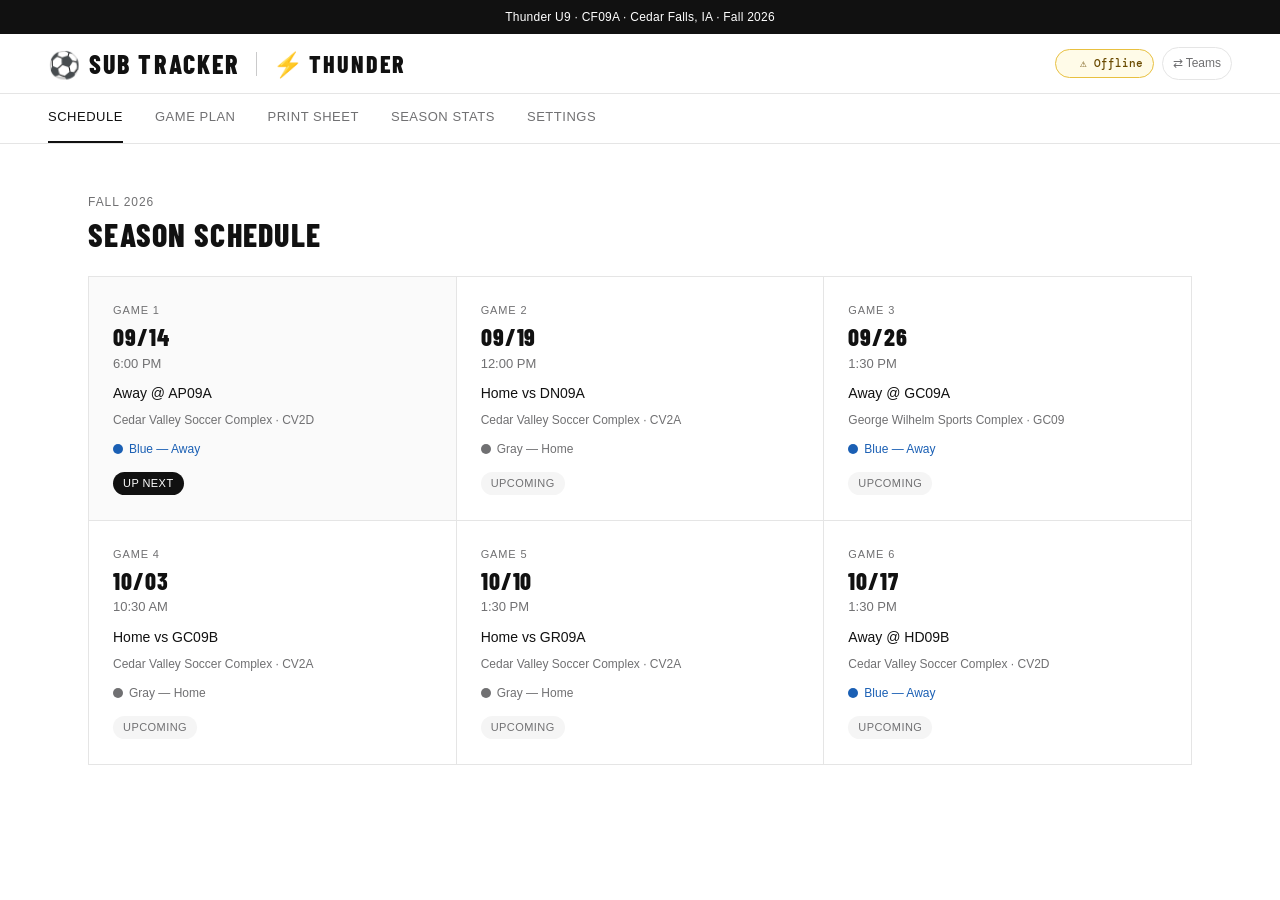
==== boys/index.html @ c897bafd "Two teams: serve /boys and /girls from one codebase; schedule and tiers editable in Settings - Split" ====
<!DOCTYPE html>
<html lang="en">
<head>
<meta charset="UTF-8">
<meta name="viewport" content="width=device-width, initial-scale=1.0">
<title>Sub Tracker</title>
<link id="favicon" rel="icon" href="data:image/svg+xml,<svg xmlns='http://www.w3.org/2000/svg' viewBox='0 0 32 32'><rect width='32' height='32' rx='6' fill='%23111111'/><text x='16' y='24' text-anchor='middle' font-size='22'>⚽</text></svg>">
<link rel="stylesheet" href="/app.css">
</head>
<body>
<div id="app"></div>
<script src="/markup.js"></script>
<script src="/app.js"></script>
</body>
</html>
---- app.css ----
/* ── FONTS ── */
@import url('https://fonts.googleapis.com/css2?family=DM+Mono:wght@400;500&family=Barlow+Condensed:wght@700;800&family=Helvetica+Neue:wght@400;500&display=swap');

/* ── NIKE DESIGN SYSTEM TOKENS ── */
:root {
  /* Nike core */
  --black: #111111;
  --white: #FFFFFF;
  --grey-50:  #FAFAFA;
  --grey-100: #F5F5F5;
  --grey-200: #E5E5E5;
  --grey-300: #CACACB;
  --grey-500: #707072;
  --grey-700: #39393B;
  --grey-800: #28282A;
  --grey-900: #1F1F21;

  /* Semantic */
  --red:    #D30005;
  --green:  #007D48;
  --blue:   #1151FF;
  --orange: #FF5000;

  /* Text */
  --text-primary:   #111111;
  --text-secondary: #707072;
  --text-disabled:  #9E9EA0;

  /* Borders */
  --border-primary:   #707072;
  --border-secondary: #CACACB;
  --border-active:    #111111;

  /* Typography */
  --font-display: 'Barlow Condensed', 'Helvetica Neue', Helvetica, Arial, sans-serif;
  --font-body:    'Helvetica Neue', Helvetica, Arial, sans-serif;
  --font-mono:    'DM Mono', 'Courier New', monospace;

  /* Team accent (used ONLY for header branding — UI stays monochromatic) */
  --bolt: #F5C518;
  --bolt-d: #D4A810;

  /* Jersey */
  --j-blue: #1A5FB4;
  --j-gray: #707072;

  /* Positions — only color in the UI per Nike "product=color" principle */
  --pos-fwd-bg: #FFF8E8; --pos-fwd-fg: #7A4A00;
  --pos-mp-bg:  #E8F4FF; --pos-mp-fg:  #1A4A7A;
  --pos-mc-bg:  #E8FFF0; --pos-mc-fg:  #1A5A2A;
  --pos-def-bg: #FFE8F0; --pos-def-fg: #7A1A2A;
}

/* ── RESET ── */
*, *::before, *::after { box-sizing: border-box; margin: 0; padding: 0; }
html { -webkit-font-smoothing: antialiased; }
body {
  font-family: var(--font-body);
  font-weight: 400;
  background: var(--white);
  color: var(--text-primary);
  min-height: 100vh;
  font-size: 16px;
  line-height: 1.75;
}

/* ── PROMO BANNER ── */
.promo-bar {
  background: var(--black);
  color: var(--white);
  font-size: 12px;
  font-weight: 500;
  text-align: center;
  padding: 8px 16px;
  letter-spacing: 0.02em;
  line-height: 1.5;
}

/* ── HEADER / NAV ── */
header {
  background: var(--white);
  border-bottom: 1px solid var(--grey-200);
  position: sticky;
  top: 0;
  z-index: 200;
  height: 60px;
  display: flex;
  align-items: center;
  justify-content: space-between;
  padding: 0 48px;
}
.h-left { display: flex; align-items: center; gap: 12px; }
.h-wordmark {
  font-family: var(--font-display);
  font-size: 26px;
  font-weight: 800;
  text-transform: uppercase;
  letter-spacing: 0.08em;
  color: var(--black);
  line-height: 1;
}
.h-submark {
  font-family: var(--font-display);
  font-size: 24px;
  font-weight: 800;
  text-transform: uppercase;
  letter-spacing: 0.08em;
  color: var(--black);
  line-height: 1;
  display: flex;
  align-items: center;
  gap: 4px;
  border-left: 1px solid var(--border-secondary);
  padding-left: 16px;
  margin-left: 4px;
}
.h-submark .bolt { color: var(--bolt); }
.h-right { display: flex; align-items: center; gap: 8px; }
.sync-dot {
  display: inline-flex;
  align-items: center;
  gap: 6px;
  padding: 4px 10px;
  border-radius: 30px;
  font-family: var(--font-mono);
  font-size: 11px;
  font-weight: 500;
  border: 1px solid transparent;
}
.sync-dot .dot {
  width: 8px;
  height: 8px;
  border-radius: 50%;
  flex-shrink: 0;
}
.sync-dot.sd-ok     { background: #E8F8EE; border-color: #70C880; color: #1A5A2A; }
.sync-dot.sd-ok     .dot { background: #007D48; }
.sync-dot.sd-syncing{ background: var(--grey-100); border-color: var(--border-secondary); color: var(--text-secondary); }
.sync-dot.sd-syncing .dot { background: var(--grey-300); animation: pulse 1s infinite; }
.sync-dot.sd-warn   { background: #FFFBE8; border-color: #E8C040; color: #6A4A00; }
.sync-dot.sd-unauth { background: #FFE8E8; border-color: #E08080; color: var(--red); }
.sync-dot.sd-unauth .dot { background: var(--red); }
@keyframes pulse { 0%,100%{opacity:1} 50%{opacity:.3} }

/* ── NAV TABS ── */
.tabs {
  background: var(--white);
  display: flex;
  padding: 0 48px;
  border-bottom: 1px solid var(--grey-200);
  overflow-x: auto;
  gap: 0;
}
.tabs::-webkit-scrollbar { display: none; }
.tab {
  padding: 12px 0;
  margin-right: 32px;
  font-size: 13px;
  font-weight: 500;
  color: var(--text-secondary);
  cursor: pointer;
  border-bottom: 2px solid transparent;
  transition: color 0.15s, border-color 0.15s;
  white-space: nowrap;
  letter-spacing: 0.04em;
  user-select: none;
  text-transform: uppercase;
  touch-action: manipulation;
  -webkit-tap-highlight-color: transparent;
}
.tab:hover { color: var(--black); }
.tab.on { color: var(--black); border-bottom-color: var(--black); }

/* ── PAGES ── */
.page { display: none; padding: 48px; max-width: 1200px; margin: 0 auto; }
.page.on { display: block; }

/* ── SECTION HEADINGS ── */
.section-eyebrow {
  font-size: 12px;
  font-weight: 500;
  color: var(--text-secondary);
  text-transform: uppercase;
  letter-spacing: 0.08em;
  margin-bottom: 4px;
}
.section-title {
  font-family: var(--font-display);
  font-size: 32px;
  font-weight: 800;
  text-transform: uppercase;
  letter-spacing: 0.04em;
  line-height: 1.1;
  color: var(--black);
  margin-bottom: 24px;
}
.page-meta {
  font-size: 14px;
  font-weight: 500;
  color: var(--text-secondary);
  margin-bottom: 32px;
  display: flex;
  align-items: center;
  gap: 8px;
  flex-wrap: wrap;
}
.meta-sep { color: var(--grey-300); }

/* ── CARDS ── */
.card {
  background: var(--white);
  border: 1px solid var(--grey-200);
  border-radius: 0;
  padding: 24px;
  margin-bottom: 1px;
}
.card-group { border: 1px solid var(--grey-200); margin-bottom: 24px; }
.card-group .card { border: none; border-bottom: 1px solid var(--grey-200); margin-bottom: 0; }
.card-group .card:last-child { border-bottom: none; }
.card-label {
  font-size: 12px;
  font-weight: 500;
  text-transform: uppercase;
  letter-spacing: 0.08em;
  color: var(--text-secondary);
  margin-bottom: 16px;
  display: flex;
  justify-content: space-between;
  align-items: center;
}

/* ── BUTTONS — Nike pill style ── */
.btn {
  display: inline-flex;
  align-items: center;
  gap: 6px;
  padding: 12px 24px;
  border-radius: 30px;
  border: none;
  font-family: var(--font-body);
  font-size: 14px;
  font-weight: 500;
  cursor: pointer;
  transition: background 0.2s ease, border-color 0.2s ease, color 0.2s ease;
  white-space: nowrap;
  letter-spacing: 0.01em;
  line-height: 1.5;
  touch-action: manipulation;
  -webkit-tap-highlight-color: transparent;
}
.btn-primary {
  background: var(--black);
  color: var(--white);
}
.btn-primary:hover { background: var(--grey-500); }

.btn-secondary {
  background: transparent;
  color: var(--black);
  border: 1.5px solid var(--border-secondary);
}
.btn-secondary:hover { border-color: var(--border-primary); }

.btn-sm {
  padding: 8px 16px;
  font-size: 13px;
}

.btn-ghost {
  background: var(--grey-100);
  color: var(--text-secondary);
  border: none;
}
.btn-ghost:hover { background: var(--grey-200); }

.btn-danger {
  background: var(--red);
  color: var(--white);
  border: none;
}
.btn-danger:hover { background: #AA0004; }

.btn-lock-on {
  background: #E8F8EE;
  color: var(--green);
  border: 1.5px solid var(--green);
  font-weight: 600;
}
.btn-lock-off {
  background: var(--grey-100);
  color: var(--text-primary);
  border: 1.5px solid var(--border-secondary);
}
.btn-lock-off:hover { border-color: var(--border-primary); }

/* ── BADGES ── */
.badge {
  display: inline-block;
  padding: 2px 10px;
  border-radius: 30px;
  font-size: 11px;
  font-weight: 500;
  font-family: var(--font-body);
  background: var(--grey-100);
  border: 1px solid var(--border-secondary);
  color: var(--text-secondary);
  letter-spacing: 0.02em;
}
.badge-green { background: #E8F8EE; border-color: #70C880; color: var(--green); }
.badge-warn  { background: #FFFBE8; border-color: #E8C040; color: #6A4A00; }
.badge-red   { background: #FFE8E8; border-color: #E08080; color: var(--red); }
.badge-blue  { background: #E8F0FF; border-color: #90B8F8; color: var(--blue); }
.badge-bolt  { background: rgba(245,197,24,.12); border-color: var(--bolt-d); color: #6A4A00; }

/* ── DIVIDER ── */
.divider { height: 1px; background: var(--grey-200); margin: 24px 0; }

/* ── JERSEY CHIP — Nike pill style ── */
.jersey-chip {
  display: inline-flex;
  align-items: center;
  gap: 8px;
  padding: 8px 16px;
  border-radius: 30px;
  font-size: 13px;
  font-weight: 500;
  letter-spacing: 0.02em;
  margin-bottom: 24px;
}
.jersey-home {
  background: var(--grey-100);
  color: var(--j-gray);
  border: 1.5px solid var(--border-secondary);
}
.jersey-away {
  background: #E8F0FF;
  color: var(--j-blue);
  border: 1.5px solid #90B8F8;
}
.j-dot {
  width: 10px;
  height: 10px;
  border-radius: 50%;
  display: inline-block;
  flex-shrink: 0;
}
.j-dot-home { background: var(--j-gray); }
.j-dot-away { background: var(--j-blue); }

/* ── ALERTS ── */
.alert {
  padding: 12px 16px;
  font-size: 14px;
  font-weight: 400;
  margin-bottom: 8px;
  display: flex;
  gap: 10px;
  align-items: flex-start;
  line-height: 1.5;
  border-radius: 0;
}
.a-warn { background: #FFFBE8; border-left: 3px solid #E8C040; color: #6A4A00; }
.a-ok   { background: #E8F8EE; border-left: 3px solid var(--green); color: #1A5A2A; }
.a-info { background: #E8F0FF; border-left: 3px solid var(--blue); color: #1A2A6A; }

/* ── ATTENDANCE GRID ── */
.att-grid {
  display: grid;
  grid-template-columns: repeat(4, 1fr);
  gap: 8px;
  margin-bottom: 16px;
}
.att-btn {
  border: 1.5px solid var(--border-secondary);
  border-radius: 30px;
  padding: 10px 8px;
  text-align: center;
  cursor: pointer;
  transition: all 0.15s ease;
  background: var(--white);
  font-size: 14px;
  font-weight: 500;
  color: var(--text-primary);
  user-select: none;
  font-family: var(--font-body);
  touch-action: manipulation;
  -webkit-tap-highlight-color: transparent;
}
.att-btn:hover { border-color: var(--border-primary); }
.att-btn.yes {
  border-color: var(--black);
  background: var(--black);
  color: var(--white);
}
.att-btn.no { opacity: 0.32; text-decoration: line-through; color: var(--text-disabled); border-style: dashed; }

/* ── ROTATION TABLE ── */
.rot-block { margin-bottom: 24px; border: 1px solid var(--grey-200); }
.rot-qhead {
  background: var(--black);
  color: var(--white);
  padding: 10px 16px;
  font-family: var(--font-display);
  font-size: 18px;
  font-weight: 800;
  text-transform: uppercase;
  letter-spacing: 0.08em;
  display: flex;
  justify-content: space-between;
  align-items: center;
}
.rot-qhead .qtime {
  font-family: var(--font-mono);
  font-size: 11px;
  font-weight: 400;
  color: var(--grey-500);
  letter-spacing: 0.04em;
}
.rot-tbl { width: 100%; border-collapse: collapse; }
.rot-tbl th {
  background: var(--grey-100);
  color: var(--text-secondary);
  padding: 8px 16px;
  font-size: 11px;
  font-weight: 500;
  text-transform: uppercase;
  letter-spacing: 0.06em;
  text-align: center;
  border-bottom: 1px solid var(--grey-200);
}
.rot-tbl th:first-child { text-align: left; width: 100px; }
.rot-tbl td {
  padding: 10px 16px;
  font-size: 14px;
  font-weight: 500;
  text-align: center;
  border-top: 1px solid var(--grey-200);
}
.rot-tbl td:first-child {
  font-size: 12px;
  font-weight: 500;
  color: var(--text-secondary);
  text-transform: uppercase;
  letter-spacing: 0.06em;
  background: var(--grey-50);
  text-align: left;
}
/* Position colors — the only non-grey color in the UI */
.cfwd { background: var(--pos-fwd-bg); color: var(--pos-fwd-fg); }
.cmp  { background: var(--pos-mp-bg);  color: var(--pos-mp-fg);  }
.cmc  { background: var(--pos-mc-bg);  color: var(--pos-mc-fg);  }
.cdef { background: var(--pos-def-bg); color: var(--pos-def-fg); }
.cout { color: var(--text-secondary); font-style: italic; font-size: 12px; font-weight: 400; }
.editable { cursor: pointer; touch-action: manipulation; -webkit-tap-highlight-color: transparent; }
.editable:hover { outline: 2px solid var(--black); outline-offset: -2px; }

/* ── LOCK BAR ── */
.lock-bar {
  display: flex;
  gap: 8px;
  align-items: center;
  flex-wrap: wrap;
  padding: 12px 16px;
  background: var(--grey-100);
  border: 1px solid var(--grey-200);
  margin-bottom: 16px;
}
.lock-msg {
  font-size: 13px;
  font-weight: 500;
  color: var(--text-secondary);
  flex: 1;
}

/* ── CELL DROPDOWN ── */
.cell-drop {
  position: fixed;
  z-index: 500;
  background: var(--white);
  border: 1px solid var(--black);
  border-radius: 0;
  box-shadow: 0 8px 24px rgba(0,0,0,0.15);
  min-width: 130px;
  max-height: 220px;
  overflow-y: auto;
}
.cell-drop div {
  padding: 10px 16px;
  font-size: 14px;
  font-weight: 400;
  cursor: pointer;
  border-bottom: 1px solid var(--grey-100);
}
.cell-drop div:last-child { border-bottom: none; }
.cell-drop div:hover { background: var(--grey-100); }
.cell-drop div.curr { font-weight: 500; color: var(--black); }

/* ── SCORE ── */
.score-row { display: flex; gap: 16px; align-items: flex-end; flex-wrap: wrap; margin-bottom: 16px; }
.score-in {
  width: 72px;
  font-family: var(--font-mono);
  font-size: 28px;
  font-weight: 500;
  text-align: center;
  border: 1.5px solid var(--border-secondary);
  border-radius: 0;
  padding: 8px;
  color: var(--text-primary);
  background: var(--grey-100);
}
.score-in:focus { border-color: var(--border-active); outline: 2px solid rgba(39,93,197,1); }
.score-display {
  font-family: var(--font-display);
  font-size: 36px;
  font-weight: 800;
  letter-spacing: 0.04em;
  color: var(--black);
  text-transform: uppercase;
}

/* ── CAPTAIN ── */
.cap-row { display: flex; gap: 10px; align-items: center; flex-wrap: wrap; margin-bottom: 12px; }
.cap-chip {
  padding: 8px 16px;
  border-radius: 30px;
  font-size: 13px;
  font-weight: 500;
  background: var(--grey-100);
  border: 1.5px solid var(--border-secondary);
  color: var(--text-primary);
  display: flex;
  align-items: center;
  gap: 6px;
}
.cap-chip .star { color: var(--bolt); font-size: 14px; }

/* ── EMAIL BOX ── */
.email-box {
  background: var(--grey-100);
  border: 1px solid var(--grey-200);
  padding: 16px;
  font-family: var(--font-mono);
  font-size: 12px;
  line-height: 1.8;
  color: var(--text-primary);
  white-space: pre-wrap;
  margin-bottom: 12px;
  max-height: 240px;
  overflow-y: auto;
  border-radius: 0;
}

/* ── SEASON STATS ── */
.stats-tbl { width: 100%; border-collapse: collapse; font-size: 14px; }
.stats-tbl th {
  background: var(--black);
  color: var(--white);
  padding: 10px 14px;
  text-align: left;
  font-size: 11px;
  font-weight: 500;
  text-transform: uppercase;
  letter-spacing: 0.07em;
}
.stats-tbl td {
  padding: 10px 14px;
  border-bottom: 1px solid var(--grey-200);
  font-size: 13px;
  font-weight: 400;
}
.stats-tbl tr:last-child td { border-bottom: none; }
.stats-tbl tr:hover td { background: var(--grey-50); }
.stats-tbl td:first-child { font-weight: 500; font-size: 14px; }
.pips { display: flex; gap: 4px; }
.pip {
  width: 22px;
  height: 22px;
  border-radius: 4px;
  display: inline-flex;
  align-items: center;
  justify-content: center;
  font-size: 10px;
  font-weight: 500;
  font-family: var(--font-mono);
}
.pfwd { background: var(--pos-fwd-bg); color: var(--pos-fwd-fg); }
.pmp  { background: var(--pos-mp-bg);  color: var(--pos-mp-fg); }
.pmc  { background: var(--pos-mc-bg);  color: var(--pos-mc-fg); }
.pdef { background: var(--pos-def-bg); color: var(--pos-def-fg); }
.pip.hi { outline: 2px solid var(--red); }

/* ── SCHEDULE GRID ── */
.sched-grid { display: grid; grid-template-columns: repeat(3, 1fr); gap: 1px; background: var(--grey-200); border: 1px solid var(--grey-200); }
.sc {
  background: var(--white);
  padding: 24px;
  cursor: pointer;
  transition: background 0.15s ease;
  touch-action: manipulation;
  -webkit-tap-highlight-color: transparent;
}
.sc:hover { background: var(--grey-50); }
.sc.next { background: var(--grey-50); }
.sc.done { opacity: 0.5; }
.sc .gnum {
  font-size: 11px;
  font-weight: 500;
  color: var(--text-secondary);
  text-transform: uppercase;
  letter-spacing: 0.08em;
  margin-bottom: 4px;
}
.sc .gdate {
  font-family: var(--font-display);
  font-size: 24px;
  font-weight: 800;
  text-transform: uppercase;
  letter-spacing: 0.04em;
  color: var(--black);
  margin-bottom: 2px;
  line-height: 1.1;
}
.sc .gtime { font-size: 13px; font-weight: 400; color: var(--text-secondary); margin-bottom: 6px; }
.sc .gvs { font-size: 14px; font-weight: 500; color: var(--text-primary); margin-bottom: 4px; }
.sc .gloc { font-size: 12px; font-weight: 400; color: var(--text-secondary); margin-bottom: 8px; }
.sc .gstatus {
  display: inline-block;
  padding: 2px 10px;
  border-radius: 30px;
  font-size: 11px;
  font-weight: 500;
  text-transform: uppercase;
  letter-spacing: 0.04em;
}
.std { background: #E8F8EE; color: var(--green); }
.stn { background: var(--black); color: var(--white); }
.stu { background: var(--grey-100); color: var(--text-secondary); }

/* ── PRINT SHEET — screen preview ── */
@media screen {
  .print-copies { display: grid; gap: 16px; }
  .print-copy-card {
    border: 1px solid #000;
    padding: 12px;
    background: #fff;
    font-family: Arial, sans-serif;
    font-size: 11px;
  }
  .pc-header { border-bottom: 2px solid #000; padding-bottom: 6px; margin-bottom: 8px; }
  .pc-title { font-size: 13px; font-weight: 700; }
  .pc-meta { font-size: 11px; color: #444; line-height: 1.5; }
  .pc-table { width: 100%; border-collapse: collapse; font-size: 11px; margin-top: 8px; }
  .pc-table th {
    background: #e8e8e8;
    border: 1.5px solid #666;
    padding: 5px 7px;
    font-weight: 700;
    text-align: center;
    font-size: 10px;
    line-height: 1.3;
  }
  .pc-table th:first-child { text-align: left; min-width: 72px; }
  .pc-table td {
    border: 1px solid #aaa;
    padding: 5px 7px;
    text-align: center;
    vertical-align: middle;
  }
  .pc-table td:first-child {
    text-align: left;
    font-weight: 700;
    background: #f4f4f4;
    font-size: 10px;
    text-transform: uppercase;
    letter-spacing: 0.04em;
    white-space: nowrap;
  }
  .pc-table td.player-name { font-weight: 600; text-align: center; }
  .pc-table tr.out-row td { color: #555; font-style: italic; text-align: center; }
  .pc-table tr.out-row td:first-child { text-align: left; }
  /* Alternating row tint for readability */
  .pc-table tbody tr:nth-child(even) td { background: #fafafa; }
  .pc-table tbody tr:nth-child(even) td:first-child { background: #efefef; }
  /* Quarter column group separators */
  .pc-table th.q-start, .pc-table td.q-start { border-left: 2.5px solid #333; }
}

/* ── PRINT MEDIA — B&W, ink-minimal ── */
@page { size: letter portrait; margin: 0.25in; }
@media print {
  .promo-bar, header, .tabs, .no-print,
  .lock-bar, #alertBox, #doneCard, #capCard, #emailCard,
  .page-header-row { display: none !important; }
  body { background: #fff; font-family: Arial, sans-serif; font-size: 10pt; }
  .page.on { padding: 4px; max-width: 100%; }
  .print-copies { display: block; }
  .print-copy-card {
    border: 1px solid #000;
    padding: 5px 6px;
    page-break-inside: avoid;
    break-inside: avoid;
    margin-bottom: 6px;
    background: #fff;
  }
  .pc-header { border-bottom: 2px solid #000; padding-bottom: 3px; margin-bottom: 4px; }
  .pc-title { font-size: 10pt; font-weight: 700; }
  .pc-meta { font-size: 8pt; color: #444; line-height: 1.4; }
  .pc-table { width: 100%; border-collapse: collapse; font-size: 8pt; margin-top: 4px; }
  .pc-table th { background: #eee !important; border: 1px solid #999; padding: 2px 4px; font-weight: 700; text-align: center; print-color-adjust: exact; -webkit-print-color-adjust: exact; font-size: 7.5pt; line-height: 1.3; }
  .pc-table th:first-child { text-align: left; }
  .pc-table td { border: 1px solid #999; padding: 2px 4px; text-align: center; vertical-align: middle; line-height: 1.3; }
  .pc-table td:first-child { text-align: left; font-weight: 700; background: #f0f0f0 !important; font-size: 7.5pt; text-transform: uppercase; letter-spacing: 0.03em; print-color-adjust: exact; -webkit-print-color-adjust: exact; }
  .pc-table td.player-name { font-weight: 600; text-align: center; }
  .pc-table tr.out-row td { color: #555; font-style: italic; text-align: center; font-size: 7.5pt; line-height: 1.3; }
  .pc-table tr.out-row td:first-child { text-align: left; }
  .pc-table th.q-start, .pc-table td.q-start { border-left: 2pt solid #333; }
  .no-print { display: none !important; }
}

/* ── INPUTS ── */
input[type=text], input[type=number], input[type=password], select {
  font-family: var(--font-body);
  font-size: 14px;
  font-weight: 400;
  padding: 10px 12px;
  border: 1.5px solid var(--border-secondary);
  border-radius: 8px;
  background: var(--grey-100);
  color: var(--text-primary);
  outline: none;
  transition: border-color 0.15s;
}
input:focus, select:focus {
  border-color: var(--border-active);
  background: var(--white);
  outline: 2px solid rgba(39,93,197,1);
  outline-offset: 0;
}
label {
  font-size: 12px;
  font-weight: 500;
  color: var(--text-secondary);
  text-transform: uppercase;
  letter-spacing: 0.06em;
  display: block;
  margin-bottom: 6px;
}

/* ── EQUITY BAR ── */
.eq-row { display: flex; align-items: center; gap: 12px; margin-bottom: 8px; }
.eq-name { width: 72px; font-size: 13px; font-weight: 500; }
.eq-track { flex: 1; background: var(--grey-200); height: 8px; border-radius: 0; overflow: hidden; }
.eq-fill { height: 100%; background: var(--black); border-radius: 0; transition: width 0.3s; }
.eq-val { font-family: var(--font-mono); font-size: 12px; color: var(--text-secondary); width: 52px; text-align: right; }

/* ── CAP SEASON GRID ── */
.cap-grid { display: flex; flex-wrap: wrap; gap: 8px; margin-top: 12px; }
.cap-cell {
  background: var(--grey-100);
  border: 1px solid var(--grey-200);
  padding: 12px 16px;
  text-align: center;
  min-width: 88px;
}
.cap-cell .cn { font-size: 14px; font-weight: 500; }
.cap-cell .cc { font-family: var(--font-mono); font-size: 11px; color: var(--text-secondary); }

/* ── ROSTER ── */
.roster-chips { display: flex; flex-wrap: wrap; gap: 8px; margin-bottom: 16px; }
.roster-chip {
  display: flex;
  align-items: center;
  gap: 6px;
  background: var(--grey-100);
  padding: 6px 12px;
  border-radius: 30px;
  border: 1px solid var(--border-secondary);
  font-size: 14px;
  font-weight: 500;
}
.roster-chip button {
  background: none;
  border: none;
  cursor: pointer;
  color: var(--text-secondary);
  font-size: 12px;
  padding: 0;
  line-height: 1;
  transition: color 0.1s;
}
.roster-chip button:hover { color: var(--red); }

/* ── UTILITY ── */
.flex { display: flex; }
.fb { display: flex; justify-content: space-between; align-items: center; }
.gap8 { gap: 8px; } .gap12 { gap: 12px; } .gap16 { gap: 16px; }
.wrap { flex-wrap: wrap; }
.mt8 { margin-top: 8px; } .mt16 { margin-top: 16px; } .mt24 { margin-top: 24px; }
.mb8 { margin-bottom: 8px; } .mb16 { margin-bottom: 16px; }
.mono { font-family: var(--font-mono); }
.sm { font-size: 13px; } .xs { font-size: 12px; }
.muted { color: var(--text-secondary); }
.bold { font-weight: 500; }
hr { border: none; border-top: 1px solid var(--grey-200); margin: 24px 0; }

/* ── TOAST ── */
.toast {
  position: fixed;
  bottom: 24px;
  left: 50%;
  transform: translateX(-50%);
  background: var(--black);
  color: var(--white);
  padding: 12px 24px;
  border-radius: 30px;
  font-size: 14px;
  font-weight: 500;
  z-index: 999;
  opacity: 0;
  transition: opacity 0.3s;
  pointer-events: none;
}
.toast.show { opacity: 1; }

/* ── PHONE SCREENSHOT OVERLAY ── */
.phone-overlay {
  display: none;
  position: fixed;
  inset: 0;
  background: #fff;
  z-index: 900;
  overflow-y: auto;
  -webkit-overflow-scrolling: touch;
}
.phone-overlay.open { display: block; }
.phone-overlay-bar {
  position: sticky;
  top: 0;
  background: var(--black);
  color: var(--white);
  padding: 14px 16px;
  display: flex;
  justify-content: space-between;
  align-items: center;
  z-index: 1;
}
.phone-overlay-bar span { font-size: 14px; font-weight: 500; }
.phone-overlay-bar button {
  background: none;
  border: none;
  color: var(--white);
  font-size: 22px;
  cursor: pointer;
  padding: 0 4px;
  line-height: 1;
  touch-action: manipulation;
  -webkit-tap-highlight-color: transparent;
}

@media (max-width: 768px) {
  header { padding: 0 16px; }
  .tabs { padding: 0 16px; }
  .page { padding: 24px 16px; }
  .h-wordmark { font-size: 18px; }
  .h-submark { font-size: 17px; padding-left: 12px; }
  .att-grid { grid-template-columns: repeat(4, 1fr); }
  .sched-grid { grid-template-columns: repeat(2, 1fr); }
  .print-copies { grid-template-columns: 1fr; }
  .rot-block { overflow-x: auto; -webkit-overflow-scrolling: touch; }
}

/* ── Added 2026-09-12: multi-team header link, tier editor, schedule editor ── */
.team-switch { font-size: 12px; font-weight: 500; color: var(--text-secondary); text-decoration: none; padding: 5px 10px; border: 1px solid var(--grey-200); border-radius: 999px; white-space: nowrap; }
.team-switch:hover { color: var(--text-primary); border-color: var(--border-primary); }
.tier-grid { display: grid; grid-template-columns: repeat(auto-fill, minmax(190px, 1fr)); gap: 8px; }
.tier-row { display: flex; align-items: center; justify-content: space-between; gap: 8px; padding: 6px 10px; border: 1px solid var(--grey-200); border-radius: 8px; background: #fff; }
.tier-row .tier-name { font-weight: 500; font-size: 14px; }
.tier-row select { width: 100px; padding: 4px 8px; font-size: 13px; }
.sched-tbl td, .sched-tbl th { white-space: nowrap; }
.sched-tbl tr.editing td { background: #FFFBE8; }
input[type=date], input[type=time] { font: inherit; font-size: 14px; padding: 8px 10px; border: 1px solid var(--border-secondary, #ccc); border-radius: 6px; background: #fff; color: var(--text-primary); }
input[type=date]:focus, input[type=time]:focus { outline: none; border-color: var(--border-primary, #111); }
.page-meta a { color: inherit; text-decoration: underline; }
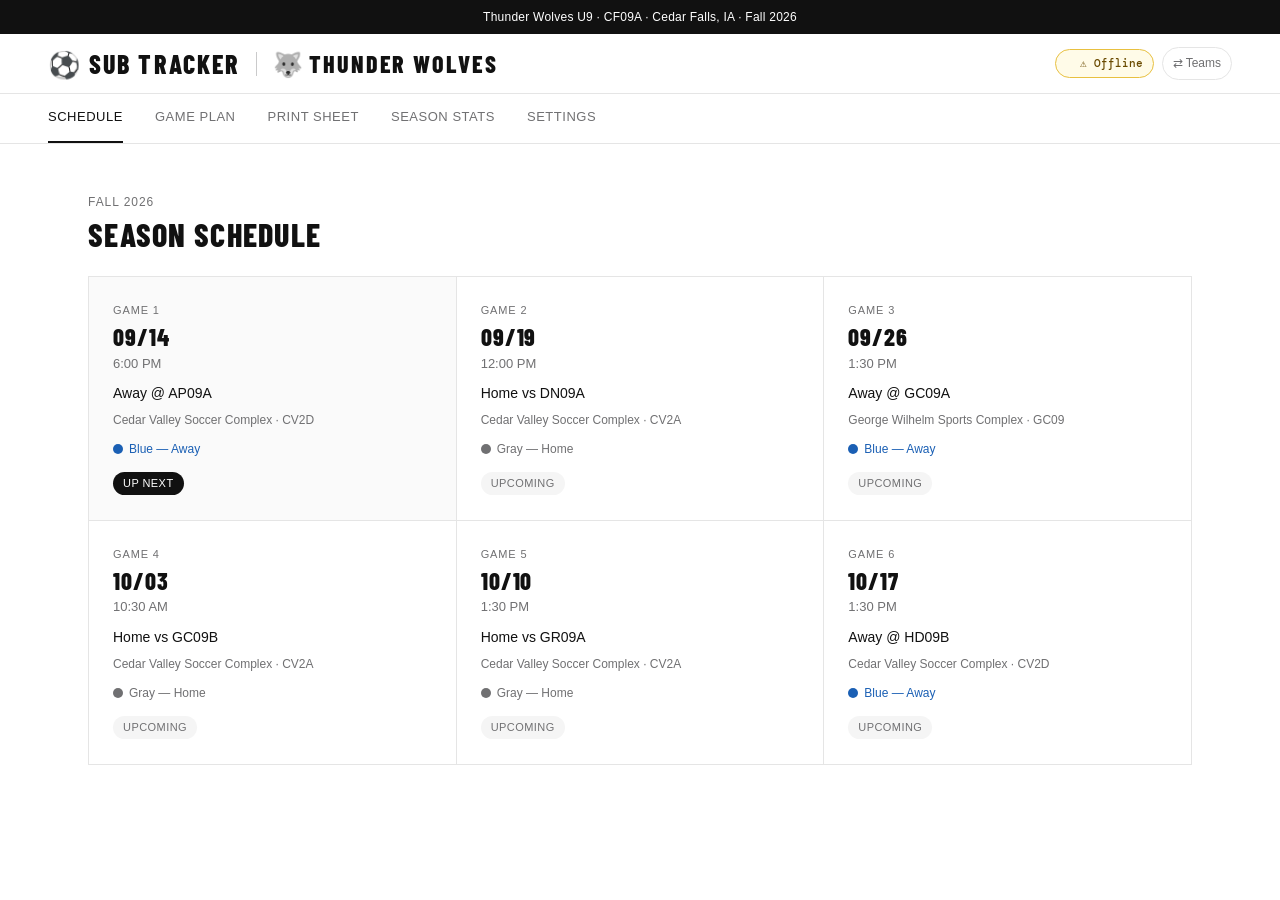
==== commit 6e7078ac: "Header: wordmark links to the team chooser, team name/icon links to the team's Schedule Co-Authored-" ====
--- a/boys/index.html
+++ b/boys/index.html
@@ -5,11 +5,11 @@
 <meta name="viewport" content="width=device-width, initial-scale=1.0">
 <title>Sub Tracker</title>
 <link id="favicon" rel="icon" href="data:image/svg+xml,<svg xmlns='http://www.w3.org/2000/svg' viewBox='0 0 32 32'><rect width='32' height='32' rx='6' fill='%23111111'/><text x='16' y='24' text-anchor='middle' font-size='22'>⚽</text></svg>">
-<link rel="stylesheet" href="/app.css">
+<link rel="stylesheet" href="/app.css?v=20260914b">
 </head>
 <body>
 <div id="app"></div>
-<script src="/markup.js"></script>
-<script src="/app.js"></script>
+<script src="/markup.js?v=20260914b"></script>
+<script src="/app.js?v=20260914b"></script>
 </body>
 </html>
--- a/app.css
+++ b/app.css
@@ -882,3 +882,7 @@
 input[type=date], input[type=time] { font: inherit; font-size: 14px; padding: 8px 10px; border: 1px solid var(--border-secondary, #ccc); border-radius: 6px; background: #fff; color: var(--text-primary); }
 input[type=date]:focus, input[type=time]:focus { outline: none; border-color: var(--border-primary, #111); }
 .page-meta a { color: inherit; text-decoration: underline; }
+
+/* ── Added 2026-09-14: header wordmark → team chooser, submark → team home ── */
+a.h-wordmark, a.h-submark { color: inherit; text-decoration: none; cursor: pointer; }
+a.h-wordmark:hover, a.h-submark:hover { opacity: .75; }
